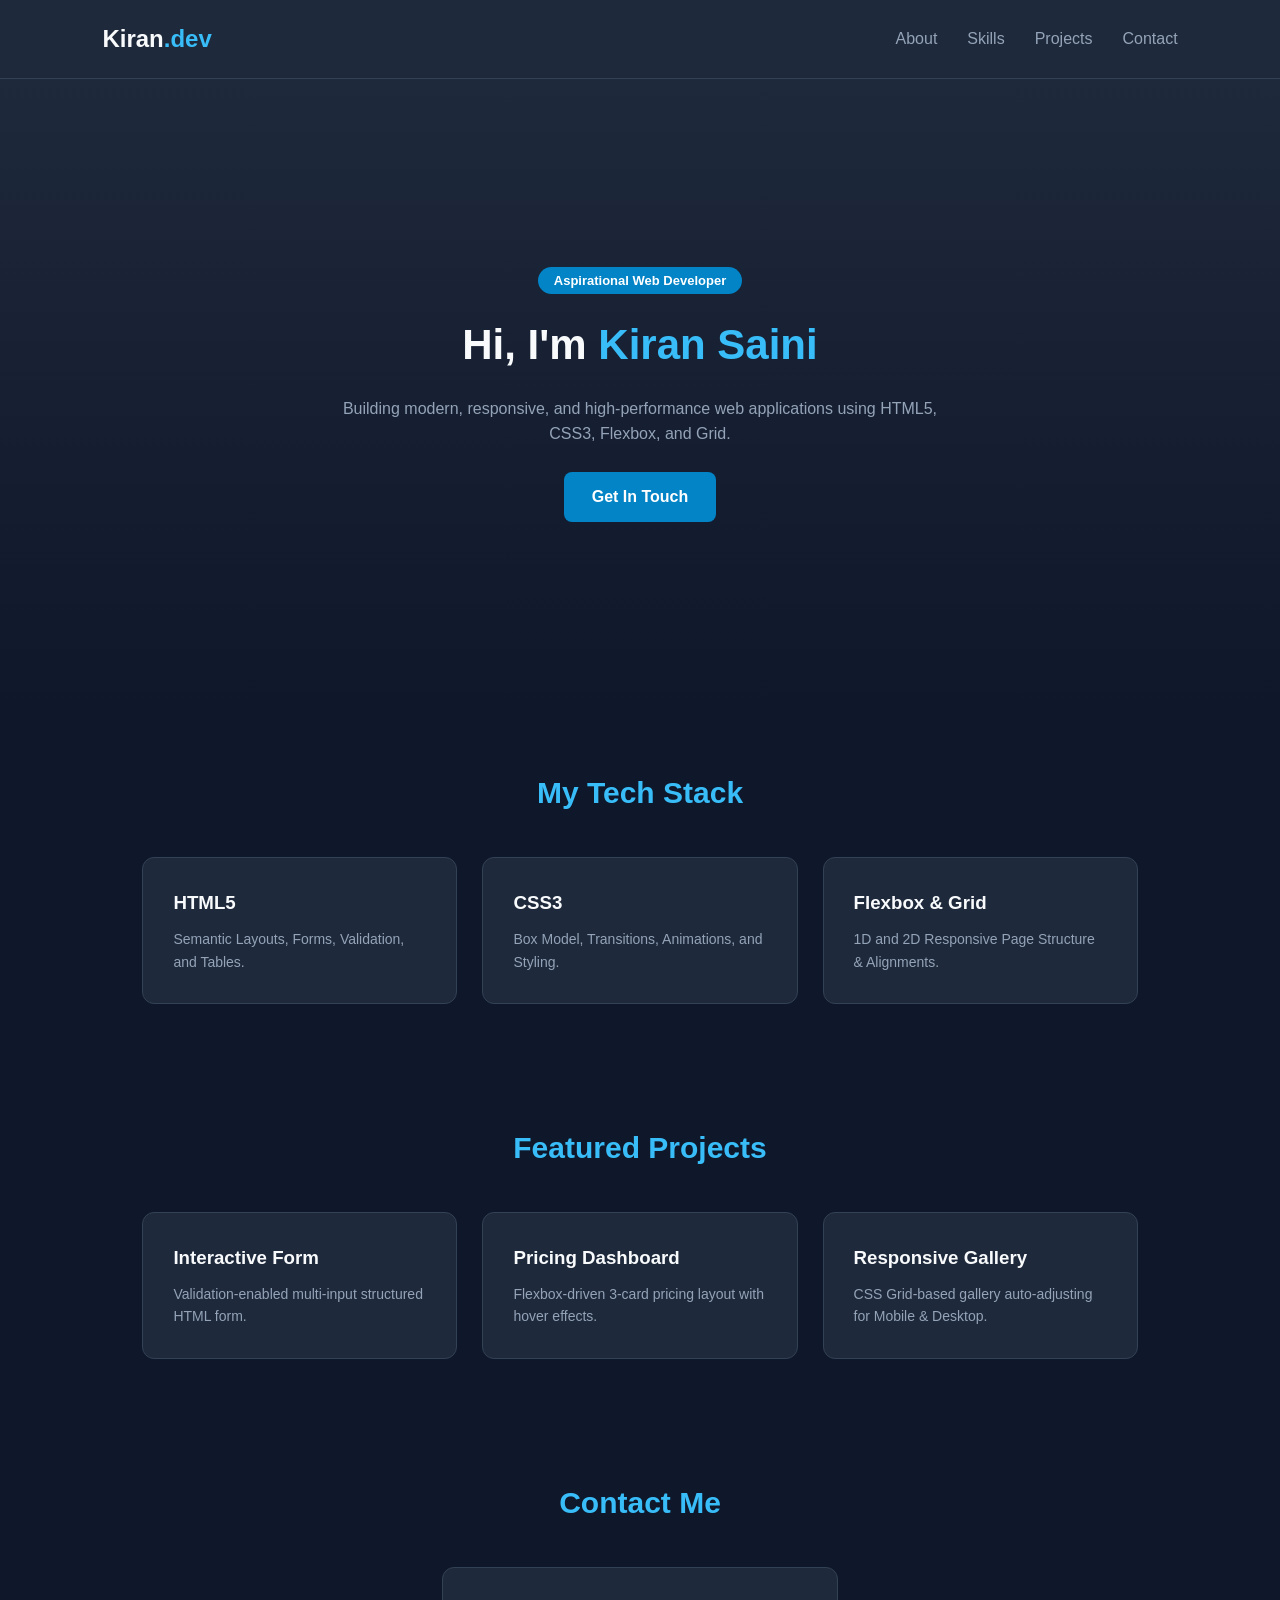
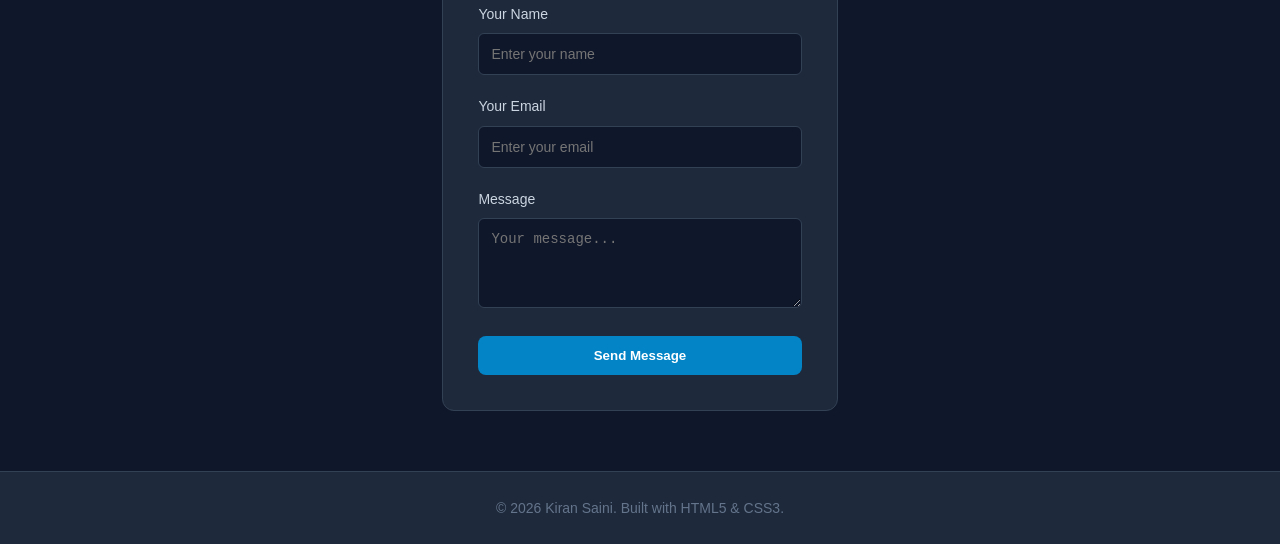
==== index.html @ c243091d "Add files via upload" ====
<!DOCTYPE html>
<html lang="en">
<head>
  <meta charset="UTF-8">
  <meta name="viewport" content="width=device-width, initial-scale=1.0">
  <title>Kiran Saini | Web Developer Portfolio</title>
  <link rel="stylesheet" href="17_style.css">
</head>
<body>

  <!-- 1. FLEXBOX NAVBAR -->
  <header class="navbar">
    <div class="logo">Kiran<span>.dev</span></div>
    <nav class="nav-links">
      <a href="#about">About</a>
      <a href="#skills">Skills</a>
      <a href="#projects">Projects</a>
      <a href="#contact">Contact</a>
    </nav>
  </header>

  <!-- 2. HERO SECTION -->
  <section class="hero" id="about">
    <div class="hero-content">
      <span class="badge">Aspirational Web Developer</span>
      <h1>Hi, I'm <span class="highlight">Kiran Saini</span></h1>
      <p>Building modern, responsive, and high-performance web applications using HTML5, CSS3, Flexbox, and Grid.</p>
      <a href="#contact" class="btn">Get In Touch</a>
    </div>
  </section>

  <!-- 3. RESPONSIVE GRID SKILLS SECTION -->
  <section class="section" id="skills">
    <h2 class="section-title">My Tech Stack</h2>
    <div class="grid-container">
      <div class="card">
        <h3>HTML5</h3>
        <p>Semantic Layouts, Forms, Validation, and Tables.</p>
      </div>
      <div class="card">
        <h3>CSS3</h3>
        <p>Box Model, Transitions, Animations, and Styling.</p>
      </div>
      <div class="card">
        <h3>Flexbox & Grid</h3>
        <p>1D and 2D Responsive Page Structure & Alignments.</p>
      </div>
    </div>
  </section>

  <!-- 4. PROJECTS SECTION -->
  <section class="section" id="projects">
    <h2 class="section-title">Featured Projects</h2>
    <div class="grid-container">
      <div class="card project-card">
        <h3>Interactive Form</h3>
        <p>Validation-enabled multi-input structured HTML form.</p>
      </div>
      <div class="card project-card">
        <h3>Pricing Dashboard</h3>
        <p>Flexbox-driven 3-card pricing layout with hover effects.</p>
      </div>
      <div class="card project-card">
        <h3>Responsive Gallery</h3>
        <p>CSS Grid-based gallery auto-adjusting for Mobile & Desktop.</p>
      </div>
    </div>
  </section>

  <!-- 5. CONTACT FORM SECTION -->
  <section class="section contact-section" id="contact">
    <h2 class="section-title">Contact Me</h2>
    <form class="contact-form">
      <div class="form-group">
        <label for="name">Your Name</label>
        <input type="text" id="name" placeholder="Enter your name" required>
      </div>
      <div class="form-group">
        <label for="email">Your Email</label>
        <input type="email" id="email" placeholder="Enter your email" required>
      </div>
      <div class="form-group">
        <label for="message">Message</label>
        <textarea id="message" rows="4" placeholder="Your message..." required></textarea>
      </div>
      <button type="submit" class="btn submit-btn">Send Message</button>
    </form>
  </section>

  <!-- FOOTER -->
  <footer class="footer">
    <p>© 2026 Kiran Saini. Built with HTML5 & CSS3.</p>
  </footer>

</body>
</html>
---- 17_style.css ----
/* Universal Reset */
* {
  margin: 0;
  padding: 0;
  box-sizing: border-box;
}

html {
  scroll-behavior: smooth;
}

body {
  font-family: 'Segoe UI', Tahoma, Geneva, Verdana, sans-serif;
  background-color: #0f172a;
  color: #f8fafc;
  line-height: 1.6;
}

/* NAVBAR */
.navbar {
  display: flex;
  justify-content: space-between;
  align-items: center;
  padding: 20px 8%;
  background-color: #1e293b;
  position: sticky;
  top: 0;
  z-index: 100;
  border-bottom: 1px solid #334155;
}

.logo {
  font-size: 24px;
  font-weight: bold;
  color: #f8fafc;
}

.logo span {
  color: #38bdf8;
}

.nav-links {
  display: flex;
  gap: 30px;
}

.nav-links a {
  color: #94a3b8;
  text-decoration: none;
  font-weight: 500;
  transition: color 0.3s;
}

.nav-links a:hover {
  color: #38bdf8;
}

/* HERO SECTION */
.hero {
  min-height: 70vh;
  display: flex;
  justify-content: center;
  align-items: center;
  text-align: center;
  padding: 0 20px;
  background: linear-gradient(180deg, #1e293b 0%, #0f172a 100%);
}

.badge {
  background-color: #0284c7;
  color: white;
  padding: 6px 16px;
  border-radius: 20px;
  font-size: 13px;
  font-weight: bold;
}

.hero h1 {
  font-size: 42px;
  margin: 18px 0;
}

.highlight {
  color: #38bdf8;
}

.hero p {
  max-width: 600px;
  margin: 0 auto 25px;
  color: #94a3b8;
}

.btn {
  display: inline-block;
  background-color: #0284c7;
  color: white;
  padding: 12px 28px;
  border-radius: 8px;
  text-decoration: none;
  font-weight: bold;
  border: none;
  cursor: pointer;
  transition: background-color 0.3s, transform 0.2s;
}

.btn:hover {
  background-color: #0369a1;
  transform: translateY(-2px);
}

/* SECTIONS & GRID */
.section {
  padding: 60px 8%;
  max-width: 1200px;
  margin: 0 auto;
}

.section-title {
  text-align: center;
  font-size: 30px;
  margin-bottom: 40px;
  color: #38bdf8;
}

.grid-container {
  display: grid;
  grid-template-columns: repeat(3, 1fr);
  gap: 25px;
}

.card {
  background-color: #1e293b;
  padding: 30px;
  border-radius: 12px;
  border: 1px solid #334155;
  transition: transform 0.3s, border-color 0.3s;
}

.card:hover {
  transform: translateY(-6px);
  border-color: #38bdf8;
}

.card h3 {
  margin-bottom: 10px;
  color: #f8fafc;
}

.card p {
  color: #94a3b8;
  font-size: 14px;
}

/* CONTACT FORM */
.contact-section {
  max-width: 600px;
}

.contact-form {
  background-color: #1e293b;
  padding: 35px;
  border-radius: 12px;
  border: 1px solid #334155;
}

.form-group {
  margin-bottom: 20px;
}

.form-group label {
  display: block;
  margin-bottom: 8px;
  color: #cbd5e1;
  font-size: 14px;
}

.form-group input,
.form-group textarea {
  width: 100%;
  padding: 12px;
  background-color: #0f172a;
  border: 1px solid #334155;
  border-radius: 6px;
  color: white;
  font-size: 14px;
}

.form-group input:focus,
.form-group textarea:focus {
  outline: none;
  border-color: #38bdf8;
}

.submit-btn {
  width: 100%;
}

/* FOOTER */
.footer {
  text-align: center;
  padding: 25px;
  background-color: #1e293b;
  border-top: 1px solid #334155;
  color: #64748b;
  font-size: 14px;
}

/* RESPONSIVE MEDIA QUERIES */
@media (max-width: 768px) {
  .navbar {
    flex-direction: column;
    gap: 15px;
  }
  
  .hero h1 {
    font-size: 30px;
  }
  
  .grid-container {
    grid-template-columns: 1fr;
  }
}
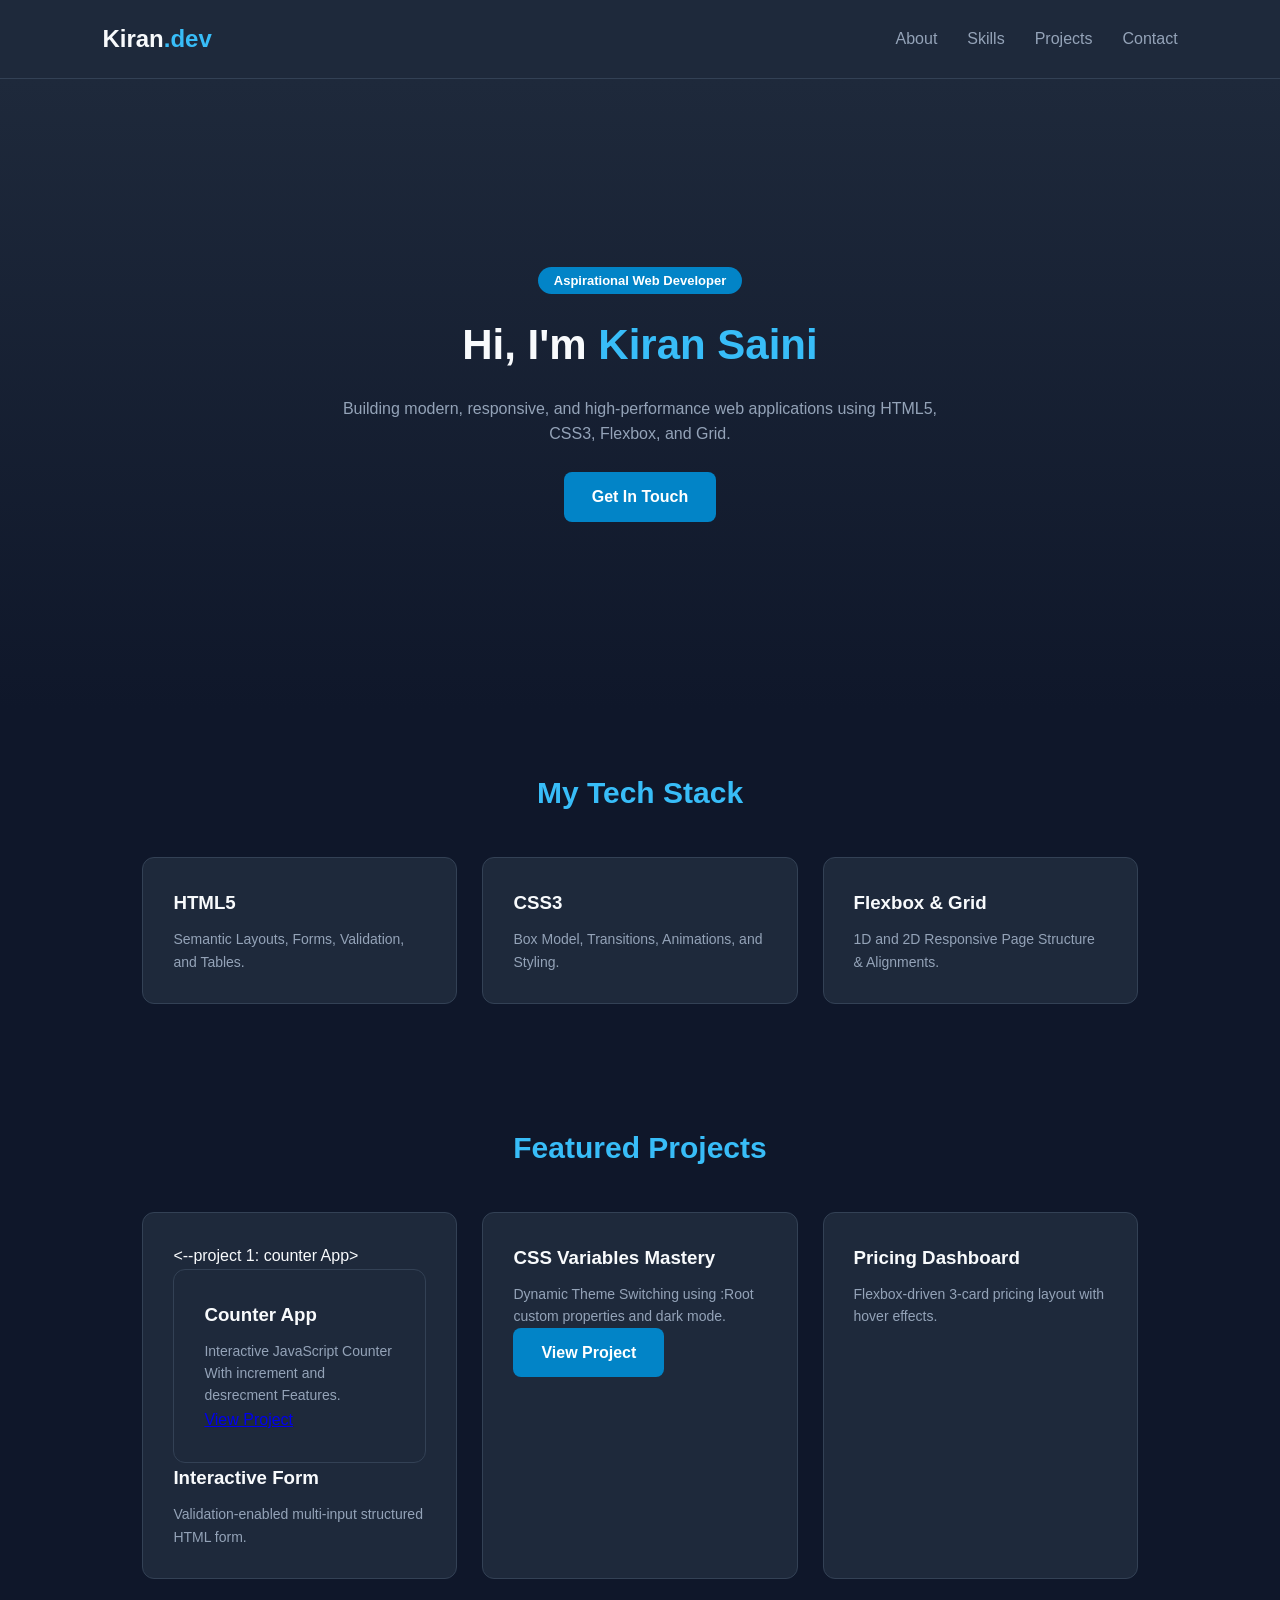
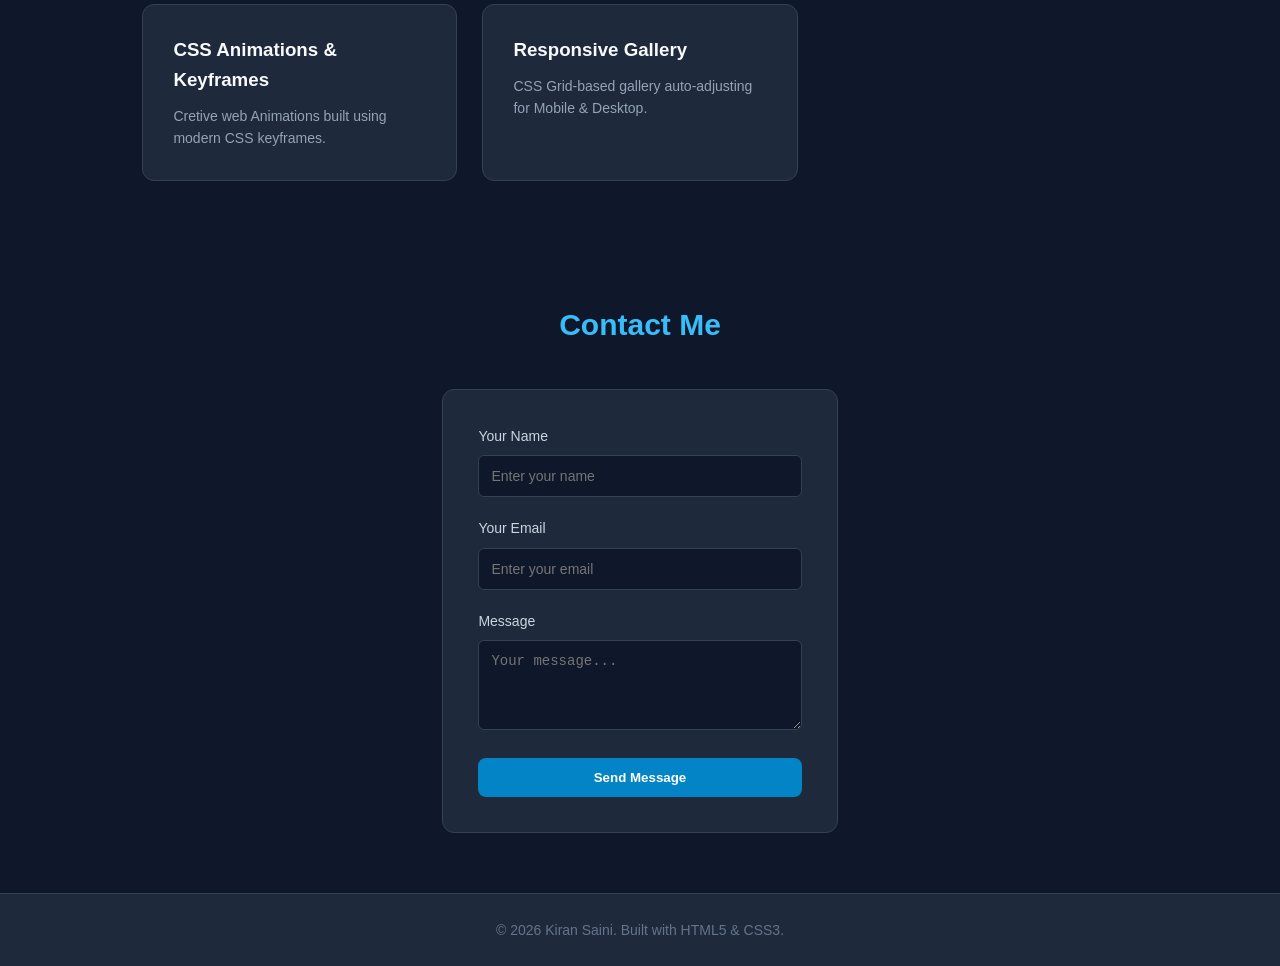
==== commit 34cb56db: "Add files via upload" ====
--- a/index.html
+++ b/index.html
@@ -53,13 +53,35 @@
     <h2 class="section-title">Featured Projects</h2>
     <div class="grid-container">
       <div class="card project-card">
+
+        <--project 1: counter App>
+          <div class="card prokect-card">
+            <h3>Counter App</h3>
+            <p>Interactive JavaScript Counter With increment and desrecment Features.</p>
+            <a href="day11_counter.html" target="_blank" class="""btn">View Project</a>
+          </div>
+
+
         <h3>Interactive Form</h3>
         <p>Validation-enabled multi-input structured HTML form.</p>
       </div>
+
+      <!--Project 2: CSS Themes -->
+      <div class="card project-card">
+        <h3>CSS Variables Mastery</h3>
+        <p>Dynamic Theme Switching using :Root custom properties and dark mode.</p>
+        <a href="19_themes.html" target="_blank" class="btn">View Project</a>
+        </div>
       <div class="card project-card">
         <h3>Pricing Dashboard</h3>
         <p>Flexbox-driven 3-card pricing layout with hover effects.</p>
       </div>
+
+      <!--Project 3: CSS Animations -->
+      <div class="card project-card">
+        <h3>CSS Animations & Keyframes</h3>
+        <p>Cretive web Animations built using modern CSS keyframes.</p>
+        </div>
       <div class="card project-card">
         <h3>Responsive Gallery</h3>
         <p>CSS Grid-based gallery auto-adjusting for Mobile & Desktop.</p>
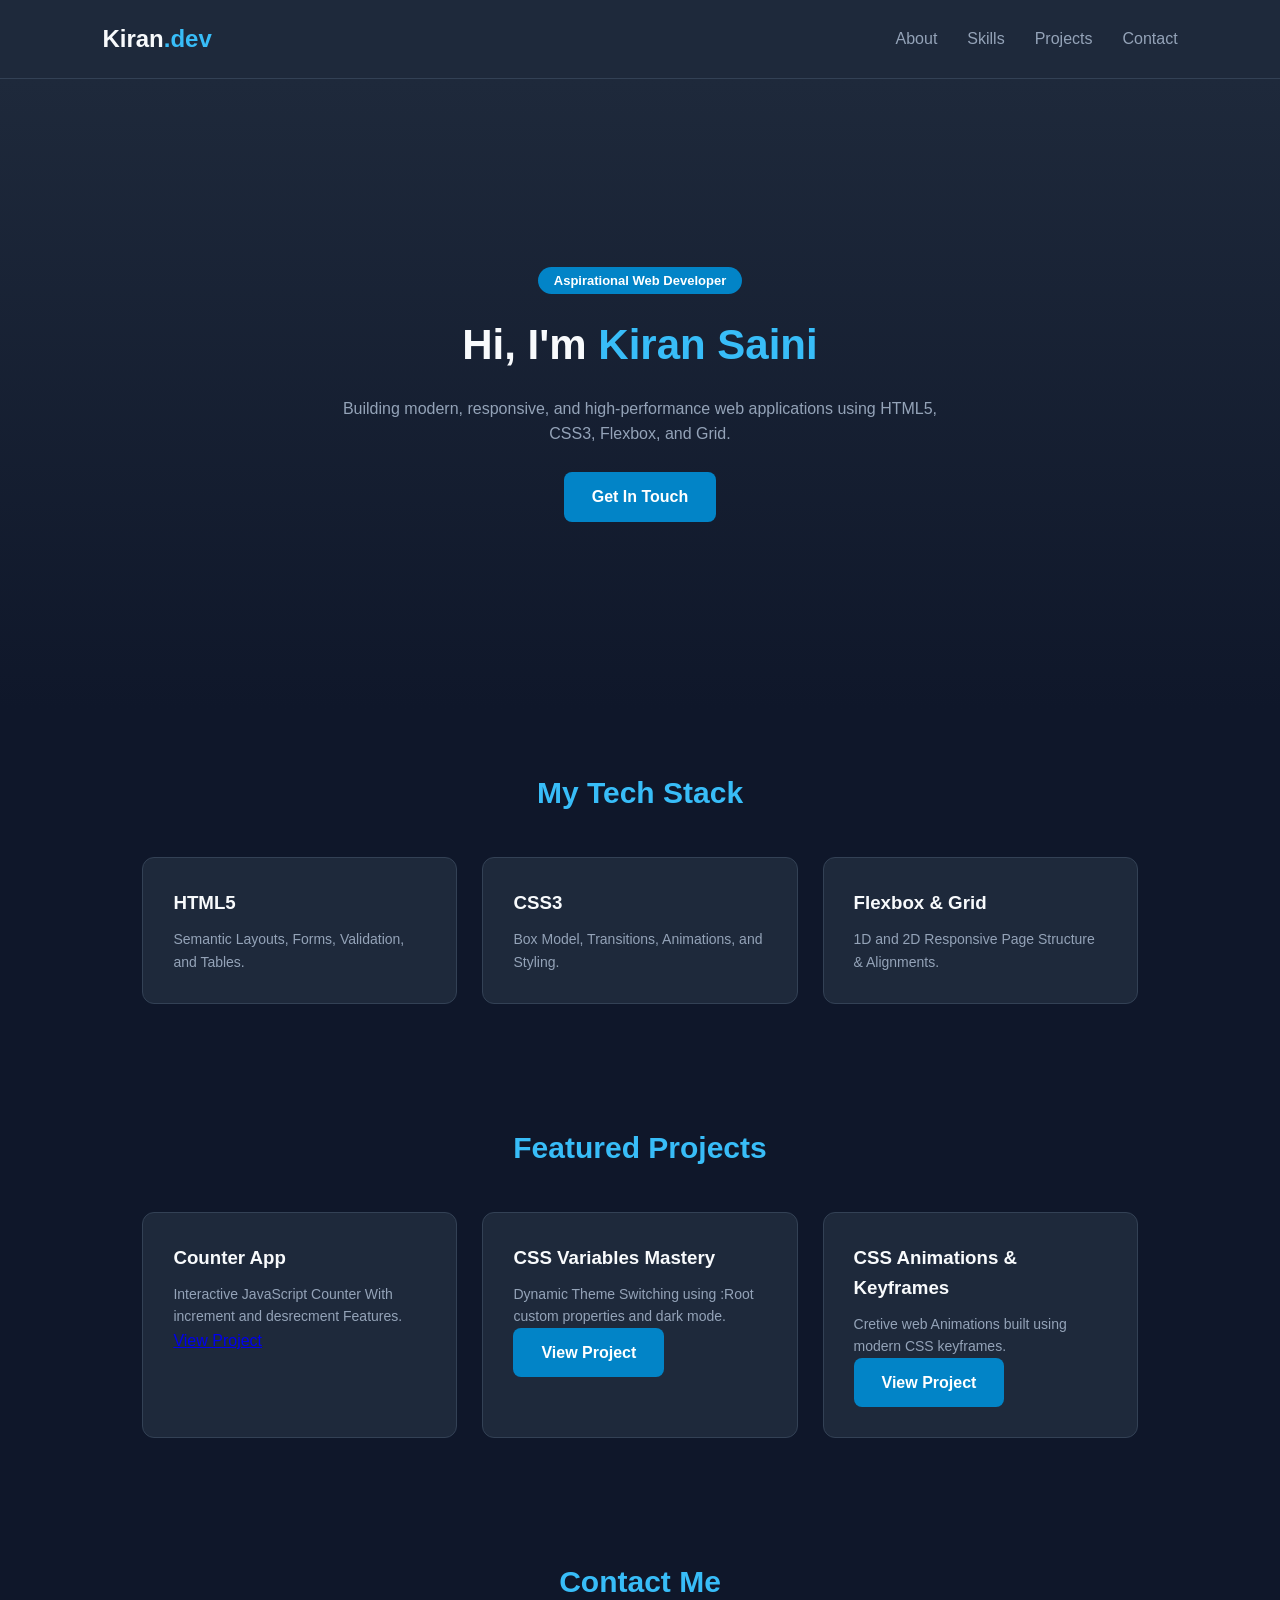
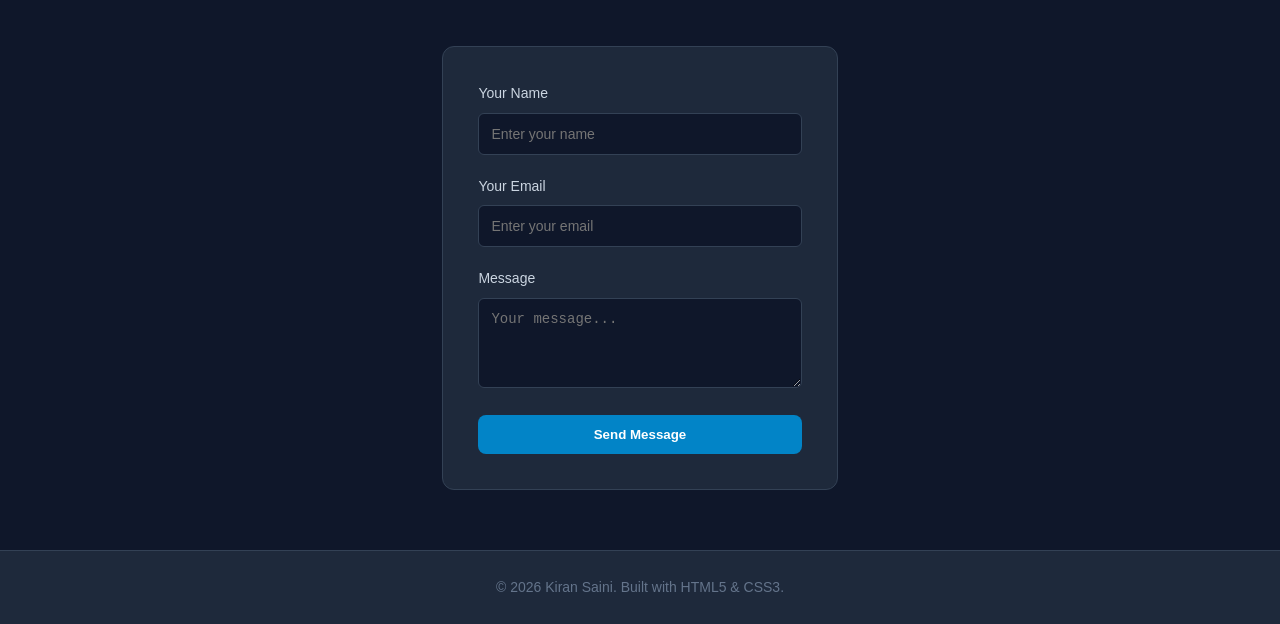
==== commit 6c5aaaf7: "Add files via upload" ====
--- a/index.html
+++ b/index.html
@@ -52,40 +52,26 @@
   <section class="section" id="projects">
     <h2 class="section-title">Featured Projects</h2>
     <div class="grid-container">
-      <div class="card project-card">
 
-        <--project 1: counter App>
-          <div class="card prokect-card">
+        <!--project 1: counter App-->
+          <div class="card project-card">
             <h3>Counter App</h3>
             <p>Interactive JavaScript Counter With increment and desrecment Features.</p>
             <a href="day11_counter.html" target="_blank" class="""btn">View Project</a>
           </div>
-
-
-        <h3>Interactive Form</h3>
-        <p>Validation-enabled multi-input structured HTML form.</p>
-      </div>
-
       <!--Project 2: CSS Themes -->
       <div class="card project-card">
         <h3>CSS Variables Mastery</h3>
         <p>Dynamic Theme Switching using :Root custom properties and dark mode.</p>
-        <a href="19_themes.html" target="_blank" class="btn">View Project</a>
+        <a href="19_Themes.html" target="_blank" class="btn">View Project</a>
         </div>
-      <div class="card project-card">
-        <h3>Pricing Dashboard</h3>
-        <p>Flexbox-driven 3-card pricing layout with hover effects.</p>
-      </div>
 
       <!--Project 3: CSS Animations -->
       <div class="card project-card">
         <h3>CSS Animations & Keyframes</h3>
         <p>Cretive web Animations built using modern CSS keyframes.</p>
+        <a href="18_animation.html" target="_blank" class="btn">View Project</a>
         </div>
-      <div class="card project-card">
-        <h3>Responsive Gallery</h3>
-        <p>CSS Grid-based gallery auto-adjusting for Mobile & Desktop.</p>
-      </div>
     </div>
   </section>
 
